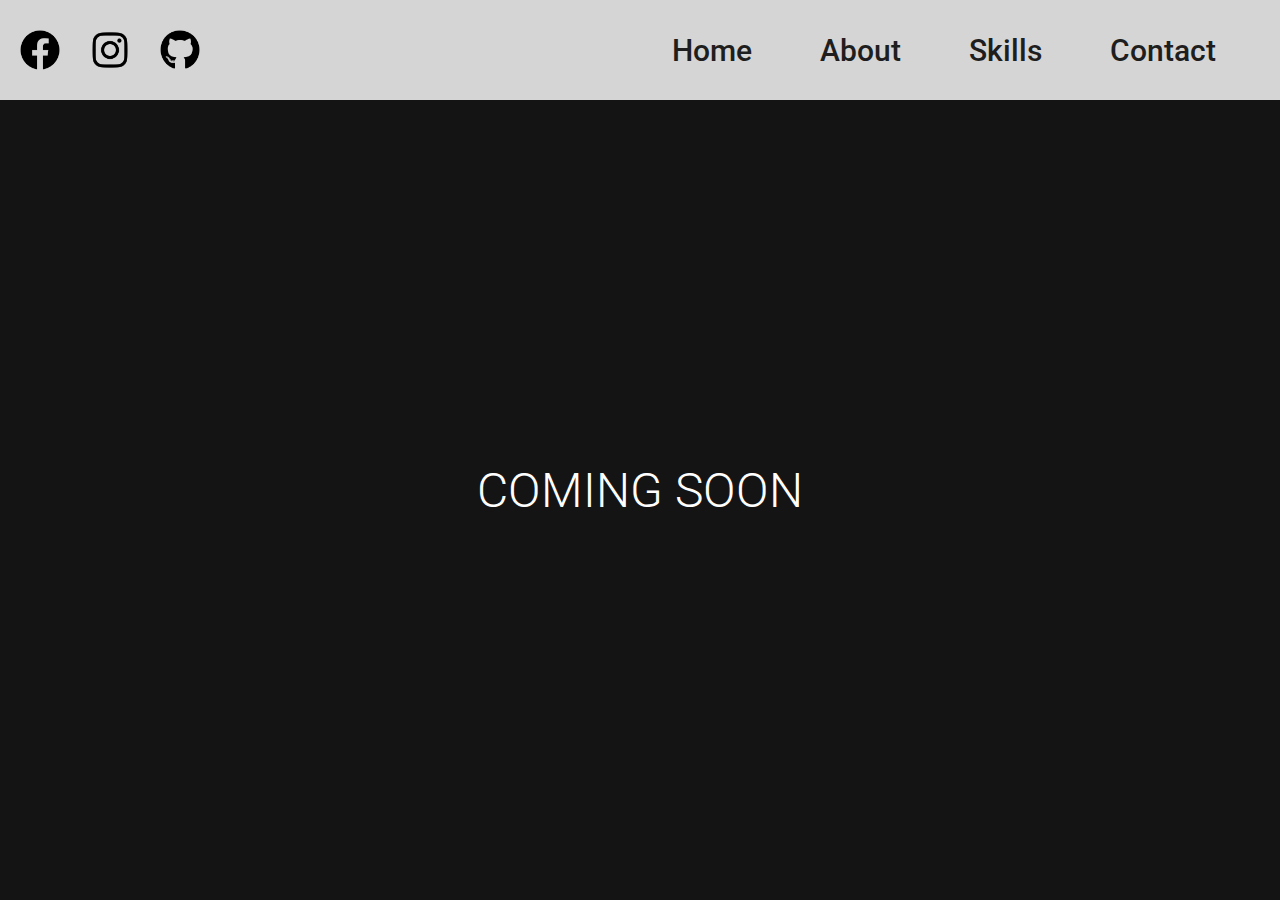
==== about/index.html @ 42c8bc32 "UI changes & pages added" ====
<!DOCTYPE html>
<html lang="en">
  <head>
    <meta charset="UTF-8" />
    <meta http-equiv="X-UA-Compatible" content="IE=edge" />
    <meta name="viewport" content="width=device-width, initial-scale=1.0" />
    <title>Document</title>
    <link rel="stylesheet" href="../style.css" />
    <link rel="stylesheet" href="./style.css" />
  </head>
  <body>
    <header>
        <div class="navbar theme">
            <div class="socialMedia">
                <div class="images">
                    <a href="https://www.facebook.com/bogdan.filimon.96/" target="_blank" rel="noopener noreferrer">
                        <div id="facebook"></div>
                    </a>
                    <a href="https://www.instagram.com/filimonb/" target="_blank" rel="noopener noreferrer">
                        <div id="instagram"></div>
                    </a>
                    <a href="https://github.com/bogdy234" target="_blank" rel="noopener noreferrer">
                        <div id="github"></div>
                    </a>
                </div>
            </div>
            <div class="darkModeToggle">
                 <!--<div>
                    <input type="checkbox" id="toggle">
                    <label for="toggle"></label>
                </div>  -->
            </div>
            <div class="menuContainer">
                <div class="menuElement homeButton">
                    <div class="fontTheme">Home</div>
                </div>
                <div class="menuElement aboutButton">
                    <div class="fontTheme">About</div>
                </div>
                <div class="menuElement skillsButton">
                    <div class="fontTheme">Skills</div>
                </div>
                <div class="menuElement contactButton">
                    <div class="fontTheme">Contact</div>
                </div>
            </div>
        </div>
    </div>
</header>
<div class="comingSoonPageContainer">
    <div>COMING SOON</div>
</div>
    <script src="../main.js"></script>
  </body>
</html>
---- style.css ----
@import url("https://fonts.googleapis.com/css2?family=Roboto:wght@300;500;700&display=swap");
@import url("https://fonts.googleapis.com/css2?family=Syne+Mono&display=swap");

body,
html,
main {
  background: "linear-gradient(to right, rgba(80,80,80) 10%, rgba(90,90,90) 50%, rgba(60,60,60) 100%)";
  font-family: "Roboto", sans-serif;
  font-weight: 300;
  text-align: justify; /* left-right align */
  background-color: rgba(20, 20, 20, 1);
  margin: 0;
  height: 100vh;
}

footer {
  display: flex;
  justify-content: center;
  align-items: flex-end;
  width: 100%;

  color: #fff;
  padding-bottom: 20px;
}

a {
  text-decoration: none;
}

.menuContainer {
  display: flex;
  justify-content: flex-end;
  align-items: center;
  width: 80%;
  margin-right: 40px;
  gap: 20px;
  font-size: 1.875rem;
  font-weight: 500;
}

.menuElement {
  padding: 1.5rem;
}

.menuElement:hover {
  background-color: #000;
  color: #fff;
  border-radius: 5px;
  transition: all 0.8s;
  cursor: pointer;
}

.navbar {
  display: flex;
  justify-content: flex-start;
  align-items: center;
  min-height: 100px;
  width: 100%;
  border: #e7e7e7;
  margin-bottom: 30px;
}

.socialMedia {
  display: flex;
  justify-content: flex-start;
  align-items: center;
  width: 30%;
  height: 100%;
}

.images {
  display: flex;
  justify-content: center;
  align-items: center;
  gap: 30px;
  padding-left: 20px;
}

title-text {
  text-transform: uppercase;
}

h3 {
  font-family: "Roboto Condensed", sans-serif;
  font-weight: 300;
  text-align: center;
  margin: 20px 30px;
}

#github {
  background: url("assets/github.png");
  width: 40px;
  height: 40px;
  background-size: cover;
  background-position: center;
  transition: background 0.2s;
}

#github:hover {
  background: url("assets/githubhover.png");
  background-size: cover;
  background-position: center;
  animation: 0.8s bounce;
  -webkit-animation: bounce 1s; /* Safari, Chrome and Opera > 12.1 */
  -moz-animation: bounce 1s; /* Firefox < 16 */
  -ms-animation: bounce 1s; /* Internet Explorer */
  -o-animation: bounce 1s; /* Opera < 12.1 */
  animation: bounce 1s;
}

#instagram {
  width: 40px;
  height: 40px;
  background-size: cover;
  background-position: center;
  background-image: url("assets/instagram.png");
  transition: all 0.2s;
}

#instagram:hover {
  background: url("assets/instagramhover.png") no-repeat;
  background-size: cover;
  background-position: center;
  -webkit-animation: bounce 1s; /* Safari, Chrome and Opera > 12.1 */
  -moz-animation: bounce 1s; /* Firefox < 16 */
  -ms-animation: bounce 1s; /* Internet Explorer */
  -o-animation: bounce 1s; /* Opera < 12.1 */
  animation: bounce 1s;
}

#facebook {
  background: url("assets/facebook.png");
  width: 40px;
  height: 40px;
  background-size: cover;
  background-position: center;
}

#facebook:hover {
  background: url("assets/facebookhover.png") no-repeat;
  background-size: cover;
  background-position: center;
  -webkit-animation: bounce 1s; /* Safari, Chrome and Opera > 12.1 */
  -moz-animation: bounce 1s; /* Firefox < 16 */
  -ms-animation: bounce 1s; /* Internet Explorer */
  -o-animation: bounce 1s; /* Opera < 12.1 */
  animation: bounce 1s;
}

#utcn {
  background: url("assets/utcn.png") no-repeat;
  display: inline-block;
  width: 20px;
  height: 20px;
  background-size: cover;
  background-position: center;
  transition: 0.2s;
}

#utcn:hover {
  transform: scale(2);
}

div h1 {
  /* titlul care include numele meu*/
  display: block;
  text-align: center;
  padding-right: 40px;
  margin: 0px 20px;
  padding-top: 20px;
  border-bottom: 1px #000;
  text-decoration: underline;
  letter-spacing: 2px;
  transition: color 0.2s;
}

.homePageHeader {
  text-align: center;
  width: 50%;
  margin: auto;
  padding-top: 20px;
  border-bottom: 1px #000;
  letter-spacing: 2px;
  transition: color 0.2s;
  margin-top: 0px;
  top: 0px;
  opacity: 0.97;
  padding-bottom: 25px;
  border-radius: 20px;
}

#typedText {
  width: 100%;
}

h2 {
  /* Textul scris random pentru test */
  color: rgba(155, 155, 155);
  /*  padding-top: 250px; */
  margin-left: 5%;
  margin-right: 5%;
}

.rectangle {
  transition: all 0.5s;
}

.rectangle:hover {
  font-size: larger;
}

.content {
  margin: 50px;
  padding-top: 10px;
  padding-bottom: 20px;
  width: 30%;

  -webkit-animation: fadein 1s; /* Safari, Chrome and Opera > 12.1 */
  -moz-animation: fadein 1s; /* Firefox < 16 */
  -ms-animation: fadein 1s; /* Internet Explorer */
  -o-animation: fadein 1s; /* Opera < 12.1 */
  animation: fadein 1s;
}

.contentContainer {
  display: flex;
}

.title {
  font-weight: 700;
  font-size: 30px;
  text-align: center;
}

.description {
  text-align: center;
  padding-top: 10px;
}

#contactText {
  font-size: smaller;
  color: rgb(155, 155, 155);
  margin-top: 80px;
}

#name {
  margin-top: 20px;
  background-color: rgb(50, 50, 50);
}

#subject {
  margin-top: 20px;
  background-color: rgb(50, 50, 50);
  width: 500px;
  margin-bottom: 20px;
}

#message {
  resize: none;
  width: 900px;
  height: 100px;
  margin-bottom: 20px;
  background-color: rgb(50, 50, 50);
}

#sendButton {
  background-color: rgb(50, 50, 50);
  width: 100px;
  height: 50px;
}

@keyframes bounce {
  15% {
    transform: translateY(0.2em);
  }
  40% {
    transform: translateY(-0.1em);
  }
  60% {
    transform: translateY(0.05em);
  }
  100% {
    transform: translateY(0px);
  }
}

@-webkit-keyframes bounce {
  15% {
    transform: translateY(0.2em);
  }
  40% {
    transform: translateY(-0.1em);
  }
  60% {
    transform: translateY(0.05em);
  }
  100% {
    transform: translateY(0px);
  }
}

@-moz-keyframes bounce {
  15% {
    transform: translateY(0.2em);
  }
  40% {
    transform: translateY(-0.1em);
  }
  60% {
    transform: translateY(0.05em);
  }
  100% {
    transform: translateY(0px);
  }
}

@-o-keyframes bounce {
  15% {
    transform: translateY(0.2em);
  }
  40% {
    transform: translateY(-0.1em);
  }
  60% {
    transform: translateY(0.05em);
  }
  100% {
    transform: translateY(0px);
  }
}

@-webkit-keyframes fadein {
  15% {
    transform: translateY(0.2em);
  }
  40% {
    transform: translateY(-0.1em);
  }
  60% {
    transform: translateY(0.05em);
  }
  100% {
    transform: translateY(0px);
  }
}

@keyframes fadein {
  from {
    opacity: 0;
  }
  to {
    opacity: 1;
  }
}

/* Firefox < 16 */
@-moz-keyframes fadein {
  from {
    opacity: 0;
  }
  to {
    opacity: 1;
  }
}

/* Safari, Chrome and Opera > 12.1 */
@-webkit-keyframes fadein {
  from {
    opacity: 0;
  }
  to {
    opacity: 1;
  }
}

/* Internet Explorer */
@-ms-keyframes fadein {
  from {
    opacity: 0;
  }
  to {
    opacity: 1;
  }
}

/* Opera < 12.1 */
@-o-keyframes fadein {
  from {
    opacity: 0;
  }
  to {
    opacity: 1;
  }
}
---- about/style.css ----
.comingSoonPageContainer {
  width: 100%;
  height: 80%;
  display: flex;
  justify-content: center;
  align-items: center;
  text-align: center;
  color: white;
  font-size: 48px;
}
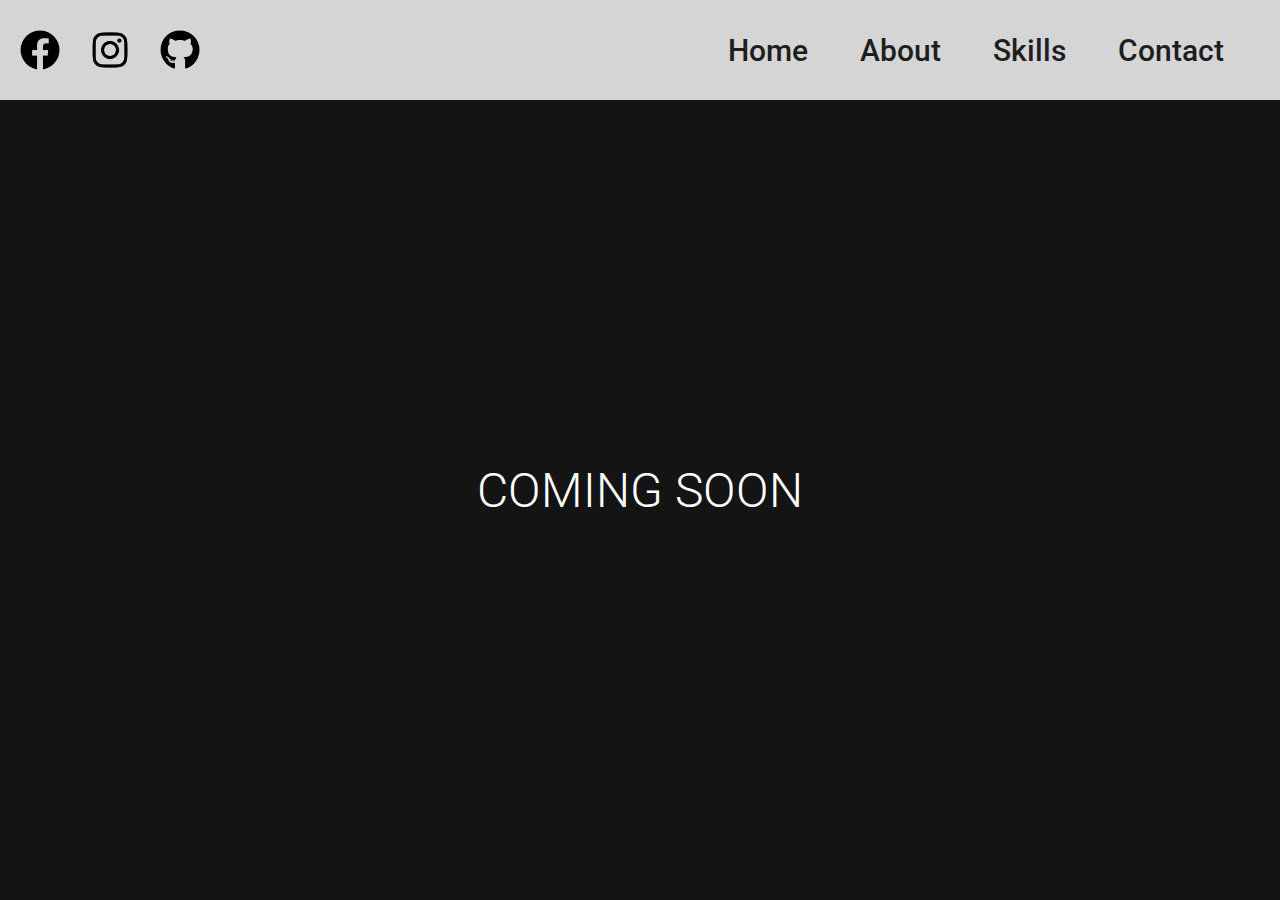
==== commit d2f98bad: "Add skills page, move projects to a differnent folder, hamburger menu ui improves" ====
--- a/about/index.html
+++ b/about/index.html
@@ -7,6 +7,8 @@
     <title>Document</title>
     <link rel="stylesheet" href="../style.css" />
     <link rel="stylesheet" href="./style.css" />
+    <link rel="stylesheet" href="../dropdown.css">
+    <link rel="stylesheet" href="../contact/style.css">
   </head>
   <body>
     <header>
@@ -44,6 +46,17 @@
                     <div class="fontTheme">Contact</div>
                 </div>
             </div>
+            <div class="dropdown">
+                <div class="menu-btn">
+                    <div class="menu-btn__burger"></div>
+                </div>
+                <div class="dropdown-content">
+                    <a href="/"><p>Home</p></a>
+                    <a href="/about"></p>About</p></a>
+                    <a href="/skills"><p>Skills</p></a>
+                    <a href="/contact"><p>Contact</p></a>
+                </div>
+            </div>
         </div>
     </div>
 </header>
--- a/style.css
+++ b/style.css
@@ -39,7 +39,7 @@
 }
 
 .menuElement {
-  padding: 1.5rem;
+  padding: 1rem;
 }
 
 .menuElement:hover {
@@ -159,19 +159,6 @@
 
 #utcn:hover {
   transform: scale(2);
-}
-
-div h1 {
-  /* titlul care include numele meu*/
-  display: block;
-  text-align: center;
-  padding-right: 40px;
-  margin: 0px 20px;
-  padding-top: 20px;
-  border-bottom: 1px #000;
-  text-decoration: underline;
-  letter-spacing: 2px;
-  transition: color 0.2s;
 }
 
 .homePageHeader {
@@ -191,6 +178,10 @@
 
 #typedText {
   width: 100%;
+  display: flex;
+  flex-direction: column;
+  justify-content: center;
+  align-items: center;
 }
 
 h2 {
@@ -269,6 +260,81 @@
   height: 50px;
 }
 
+@media only screen and (max-width: 870px) {
+  .menuElement {
+    display: none;
+  }
+  .contentContainer {
+    flex-direction: column;
+    align-items: center;
+  }
+  .content {
+    width: 60%;
+  }
+  .homePageHeader {
+    width: 80%;
+  }
+  .dropdown {
+    display: block;
+  }
+}
+
+.menu-btn {
+  padding-right: 40px;
+  padding-left: 40px;
+  display: flex;
+  justify-content: center;
+  align-items: center;
+  width: 80px;
+  height: 80px;
+  cursor: pointer;
+  transition: all 0.5s ease-in-out;
+}
+
+.menu-btn__burger {
+  width: 50px;
+  height: 6px;
+  background: #000;
+  border-radius: 5px;
+  box-shadow: 0 2px 5px rgba(255, 101, 47, 0.2);
+  transition: all 0.5s ease-in-out;
+}
+.menu-btn__burger::before,
+.menu-btn__burger::after {
+  content: "";
+  position: absolute;
+  width: 50px;
+  height: 6px;
+  background: #000;
+  border-radius: 5px;
+  box-shadow: 0 2px 5px rgba(255, 101, 47, 0.2);
+  transition: all 0.5s ease-in-out;
+}
+.menu-btn__burger::before {
+  transform: translateY(-16px);
+}
+.menu-btn__burger::after {
+  transform: translateY(16px);
+}
+/* ANIMATION */
+.menu-btn.open .menu-btn__burger {
+  transform: translateX(-50px);
+  background: transparent;
+  box-shadow: none;
+}
+.menu-btn.open .menu-btn__burger::before {
+  transform: rotate(45deg) translate(35px, -35px);
+}
+.menu-btn.open .menu-btn__burger::after {
+  transform: rotate(-45deg) translate(35px, 35px);
+}
+
+@media only screen and (min-width: 870px) {
+  .menu-btn {
+    display: none;
+  }
+}
+
 @keyframes bounce {
   15% {
     transform: translateY(0.2em);
--- a/dropdown.css
+++ b/dropdown.css
@@ -0,0 +1,24 @@
+.dropdown-content {
+  display: none;
+  position: absolute;
+  background-color: rgb(213, 213, 213);
+  right: 0px;
+  top: 100px;
+  width: 100%;
+  height: 100%;
+  padding-bottom: 100%;
+  box-shadow: 0px 8px 16px 0px rgba(0, 0, 0, 0.2);
+  z-index: 1;
+}
+
+.dropdown-content a {
+  color: black;
+  text-decoration: none;
+  font-size: 40px;
+  font-weight: 500;
+  padding-bottom: 10px;
+  padding-top: 10px;
+  display: flex;
+  justify-content: center;
+  align-items: center;
+}
--- a/contact/style.css
+++ b/contact/style.css
@@ -0,0 +1,89 @@
+.pageContainer {
+  padding-bottom: 40px;
+  width: 100%;
+}
+
+.contactPageContainer {
+  display: flex;
+  flex-direction: column;
+  justify-content: center;
+  align-items: center;
+  margin: auto;
+  gap: 30px;
+  width: 60%;
+}
+
+.formInput {
+  width: 100%;
+  height: 40px;
+  border: 2px solid rgb(99, 102, 241);
+  font-size: 26px;
+}
+
+.messageInput {
+  width: 100%;
+  height: 200px;
+  font-size: 26px;
+  border: 2px solid rgb(99, 102, 241);
+  resize: none;
+  animation: move;
+  transition: 2s;
+}
+
+.sendButton {
+  width: 100%;
+  height: 60px;
+  background-color: rgb(99, 102, 241);
+  border: none;
+  border-radius: 4px;
+  color: white;
+  font-size: 26px;
+  padding: 0px;
+  cursor: pointer;
+}
+
+.imageInputContainer {
+  width: 100%;
+  display: flex;
+  flex-direction: column;
+  justify-content: center;
+  align-items: center;
+}
+
+.userIcon {
+  align-self: flex-start;
+  width: 20px;
+  height: 20px;
+  padding-bottom: 10px;
+}
+
+.g-recaptcha {
+  align-self: flex-start;
+}
+
+@media (min-width: 870px) {
+  .menu-btn {
+    display: none;
+  }
+}
+
+@media (max-width: 400px) {
+  .menu-btn {
+    padding-right: 40px;
+  }
+}
+
+@keyframes move {
+  15% {
+    transform: translateX(0.2em);
+  }
+  40% {
+    transform: translateX(-0.1em);
+  }
+  60% {
+    transform: translateX(0.05em);
+  }
+  100% {
+    transform: translateX(0px);
+  }
+}
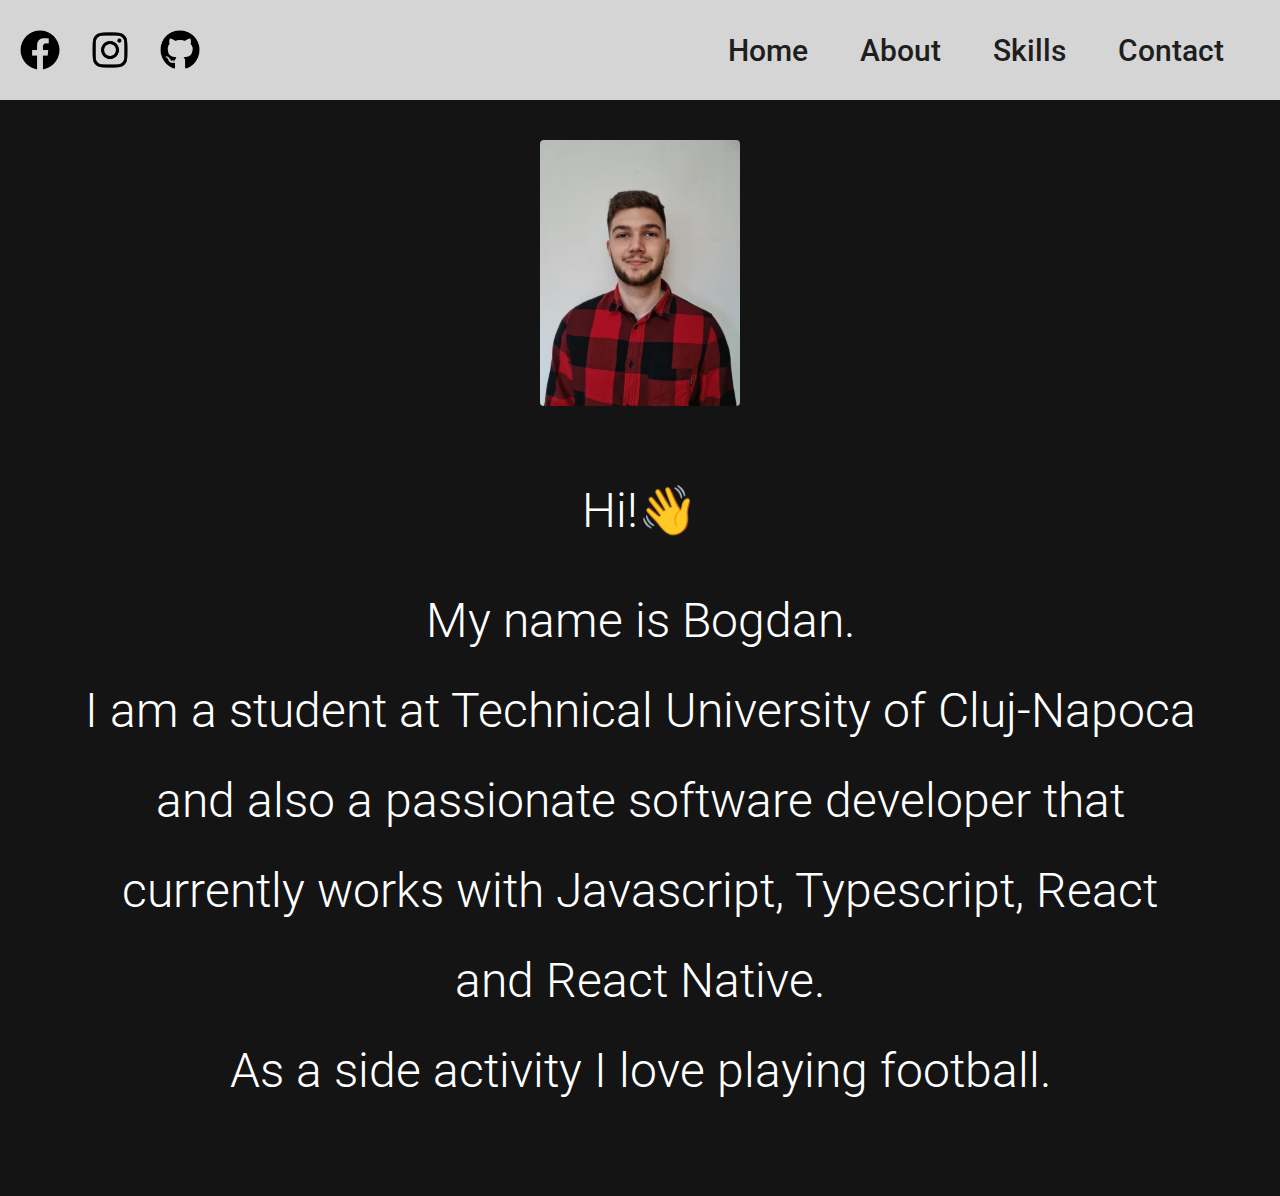
==== commit 87bafddf: "Add about me page" ====
--- a/about/index.html
+++ b/about/index.html
@@ -1,68 +1,90 @@
 <!DOCTYPE html>
 <html lang="en">
-  <head>
-    <meta charset="UTF-8" />
-    <meta http-equiv="X-UA-Compatible" content="IE=edge" />
-    <meta name="viewport" content="width=device-width, initial-scale=1.0" />
-    <title>Document</title>
-    <link rel="stylesheet" href="../style.css" />
-    <link rel="stylesheet" href="./style.css" />
-    <link rel="stylesheet" href="../dropdown.css">
-    <link rel="stylesheet" href="../contact/style.css">
-  </head>
-  <body>
-    <header>
-        <div class="navbar theme">
-            <div class="socialMedia">
-                <div class="images">
-                    <a href="https://www.facebook.com/bogdan.filimon.96/" target="_blank" rel="noopener noreferrer">
-                        <div id="facebook"></div>
-                    </a>
-                    <a href="https://www.instagram.com/filimonb/" target="_blank" rel="noopener noreferrer">
-                        <div id="instagram"></div>
-                    </a>
-                    <a href="https://github.com/bogdy234" target="_blank" rel="noopener noreferrer">
-                        <div id="github"></div>
-                    </a>
+    <head>
+        <meta charset="UTF-8">
+        <meta http-equiv="X-UA-Compatible" content="IE=edge">
+        <meta name="viewport" content="width=device-width, initial-scale=1.0">
+        <title>Document</title>
+        <link rel="stylesheet" href="../style.css">
+        <link rel="stylesheet" href="./style.css">
+        <link rel="stylesheet" href="../dropdown.css">
+        <link rel="stylesheet" href="../contact/style.css">
+    </head>
+    <body>
+        <header>
+            <div class="navbar theme">
+                <div class="socialMedia">
+                    <div class="images">
+                        <a href="https://www.facebook.com/bogdan.filimon.96/" target="_blank" rel="noopener noreferrer">
+                            <div id="facebook"></div>
+                        </a>
+                        <a href="https://www.instagram.com/filimonb/" target="_blank" rel="noopener noreferrer">
+                            <div id="instagram"></div>
+                        </a>
+                        <a href="https://github.com/bogdy234" target="_blank" rel="noopener noreferrer">
+                            <div id="github"></div>
+                        </a>
+                    </div>
                 </div>
-            </div>
-            <div class="darkModeToggle">
-                 <!--<div>
+                <div class="darkModeToggle">
+                    <!--<div>
                     <input type="checkbox" id="toggle">
                     <label for="toggle"></label>
-                </div>  -->
-            </div>
-            <div class="menuContainer">
-                <div class="menuElement homeButton">
-                    <div class="fontTheme">Home</div>
+                </div>  --></div>
+                <div class="menuContainer">
+                    <div class="menuElement homeButton">
+                        <div class="fontTheme">Home</div>
+                    </div>
+                    <div class="menuElement aboutButton">
+                        <div class="fontTheme">About</div>
+                    </div>
+                    <div class="menuElement skillsButton">
+                        <div class="fontTheme">Skills</div>
+                    </div>
+                    <div class="menuElement contactButton">
+                        <div class="fontTheme">Contact</div>
+                    </div>
                 </div>
-                <div class="menuElement aboutButton">
-                    <div class="fontTheme">About</div>
-                </div>
-                <div class="menuElement skillsButton">
-                    <div class="fontTheme">Skills</div>
-                </div>
-                <div class="menuElement contactButton">
-                    <div class="fontTheme">Contact</div>
-                </div>
-            </div>
-            <div class="dropdown">
-                <div class="menu-btn">
-                    <div class="menu-btn__burger"></div>
-                </div>
-                <div class="dropdown-content">
-                    <a href="/"><p>Home</p></a>
-                    <a href="/about"></p>About</p></a>
-                    <a href="/skills"><p>Skills</p></a>
-                    <a href="/contact"><p>Contact</p></a>
-                </div>
+                <div class="dropdown">
+                    <div class="menu-btn">
+                        <div class="menu-btn__burger"></div>
+                    </div>
+                    <div class="dropdown-content">
+                        <a href="/">
+                            <p>Home</p>
+                        </a>
+                        <a href="/about">
+                        </p>
+                        About
+                    </p>
+                </a>
+                <a href="/skills">
+                    <p>Skills</p>
+                </a>
+                <a href="/contact">
+                    <p>Contact</p>
+                </a>
             </div>
         </div>
     </div>
+</div>
 </header>
 <div class="comingSoonPageContainer">
-    <div>COMING SOON</div>
+    <div class="contentContainer">
+        <div class="myImageContainer">
+            <img src="../assets/about/my-picture.jpeg" alt="picture-of-me" class="myImage">
+        </div>
+        <div class="hiIntro">
+            <span>Hi!</span>
+            <span class="wave"> 👋</span>
+        </div>
+        <div class="myDescription">
+            <div class="alignMiddle">My name is Bogdan.</div>
+            <div class="alignMiddle">I am a student at Technical University of Cluj-Napoca and also a passionate software developer that currently works with Javascript, Typescript, React and React Native.</div>
+            <div class="alignMiddle">As a side activity I love playing football.</div>
+        </div>
+    </div>
 </div>
-    <script src="../main.js"></script>
-  </body>
+<script src="../main.js"></script>
+</body>
 </html>
--- a/style.css
+++ b/style.css
@@ -318,15 +318,15 @@
 }
 /* ANIMATION */
 .menu-btn.open .menu-btn__burger {
-  transform: translateX(-50px);
+  transform: translateX(50px);
   background: transparent;
   box-shadow: none;
 }
 .menu-btn.open .menu-btn__burger::before {
-  transform: rotate(45deg) translate(35px, -35px);
+  transform: rotate(45deg) translate(-35px, 35px);
 }
 .menu-btn.open .menu-btn__burger::after {
-  transform: rotate(-45deg) translate(35px, 35px);
+  transform: rotate(-45deg) translate(-35px, -35px);
 }
 
 @media only screen and (min-width: 870px) {
--- a/about/style.css
+++ b/about/style.css
@@ -1,10 +1,100 @@
 .comingSoonPageContainer {
-  width: 100%;
-  height: 80%;
+  color: white;
+}
+
+.contentContainer {
   display: flex;
   justify-content: center;
   align-items: center;
+  flex-direction: column;
+  margin-top: 40px;
+  padding-bottom: 80px;
+}
+
+.alignMiddle {
+  display: flex;
+  justify-content: center;
+  align-items: center;
+}
+
+.wave {
+  animation-name: wave-animation; /* Refers to the name of your @keyframes element below */
+  animation-duration: 2.5s; /* Change to speed up or slow down */
+  animation-iteration-count: infinite; /* Never stop waving :) */
+  transform-origin: 70% 70%; /* Pivot around the bottom-left palm */
+  display: inline-block;
+}
+
+.alignLeft {
+  padding-left: 40px;
+}
+
+.myDescription {
+  font-size: 24px;
   text-align: center;
-  color: white;
-  font-size: 48px;
+  line-height: 50px;
+  margin: 20px;
+  font-weight: 300;
 }
+
+.hiIntro {
+  font-size: 24px;
+  text-align: center;
+  line-height: 50px;
+  font-weight: 300;
+  display: flex;
+  justify-content: center;
+  align-items: center;
+}
+
+.myImageContainer {
+  display: flex;
+  justify-content: center;
+  align-items: center;
+  padding-bottom: 40px;
+}
+.myImage {
+  width: 200px;
+  height: 266px;
+  border-radius: 4px;
+}
+
+@media only screen and (min-width: 480px) {
+  .myDescription {
+    font-size: 48px;
+    margin: 20px 80px 0 80px;
+    line-height: 90px;
+  }
+  .hiIntro {
+    font-size: 48px;
+    margin: 20px 80px 0 80px;
+    line-height: 90px;
+  }
+}
+
+@keyframes wave-animation {
+  0% {
+    transform: rotate(0deg);
+  }
+  10% {
+    transform: rotate(14deg);
+  } /* The following five values can be played with to make the waving more or less extreme */
+  20% {
+    transform: rotate(-8deg);
+  }
+  30% {
+    transform: rotate(14deg);
+  }
+  40% {
+    transform: rotate(-4deg);
+  }
+  50% {
+    transform: rotate(10deg);
+  }
+  60% {
+    transform: rotate(0deg);
+  } /* Reset for the last half to pause */
+  100% {
+    transform: rotate(0deg);
+  }
+}
